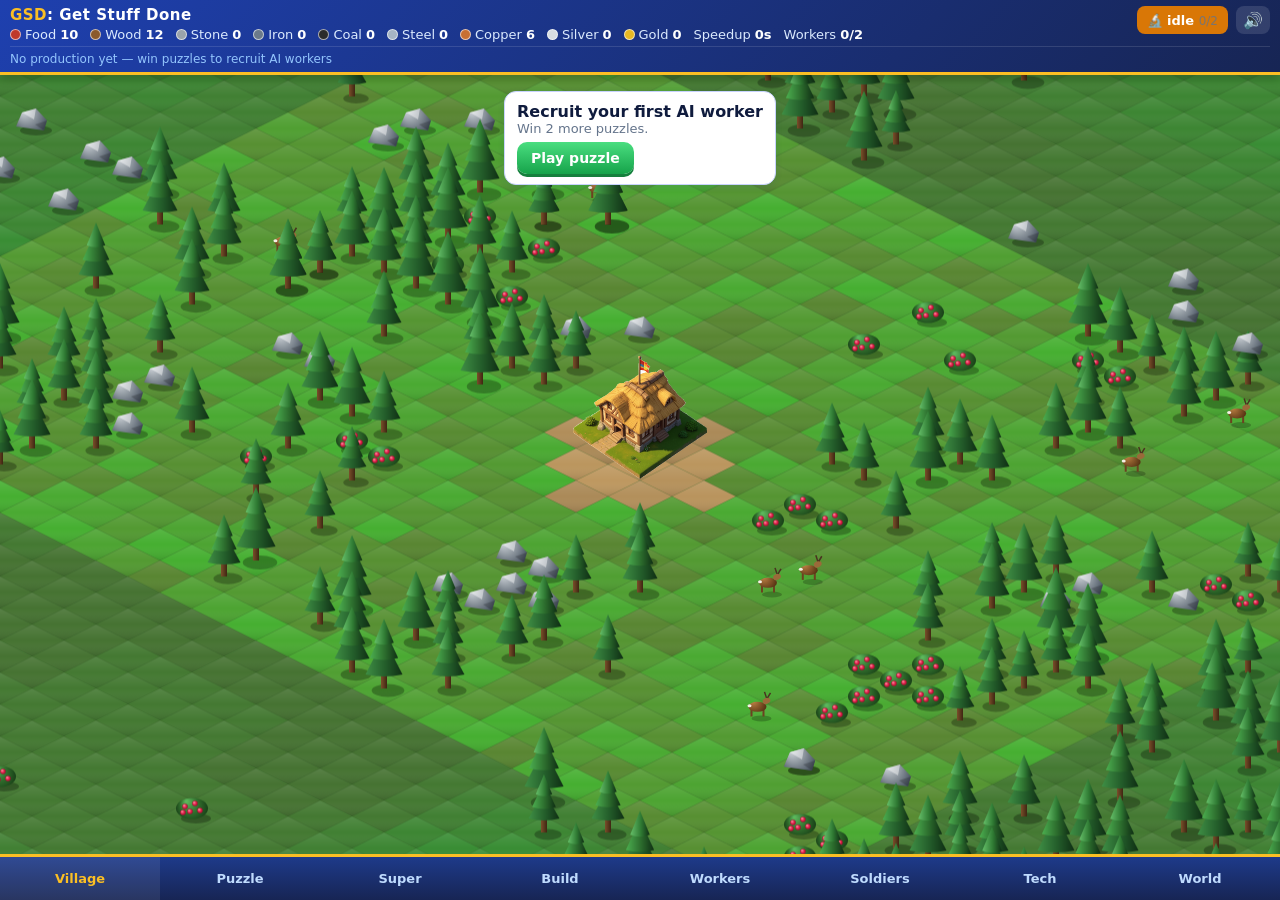
==== index.html @ 4cf140eb "Super v2: crisp 5x7 bitmap font, jump launch +15%, Coffee power-up (Big form breaks bricks; small on" ====
<!doctype html>
<html lang="en">
<head>
<meta charset="utf-8">
<meta name="viewport" content="width=device-width,initial-scale=1,maximum-scale=1,user-scalable=no,viewport-fit=cover">
<meta name="theme-color" content="#1e3a8a">
<title>GSD: Get Stuff Done</title>
<meta name="description" content="Win puzzles, recruit AI workers, build your village. A GSD Consultants game.">
<link rel="stylesheet" href="style.css?v=64">
</head>
<body>
<header id="top">
  <div class="brand">GSD<span>: Get Stuff Done</span></div>
  <button id="mute" title="Sound on/off">🔊</button>
  <div id="res"></div>
  <div id="rates"></div>
</header>

<main>
  <section id="v-village" class="view active">
    <canvas id="map"></canvas>
    <div id="hint"></div>
  </section>

  <section id="v-puzzle" class="view">
    <div id="pz-head"></div>
    <div id="pz-wrap"><canvas id="board"></canvas></div>
    <div id="pz-tools"></div>
    <aside id="pz-legend"></aside>
    <div id="pz-foot"></div>
  </section>

  <section id="v-super" class="view"></section>
  <section id="v-build" class="view panel"></section>
  <section id="v-workers" class="view panel"></section>
  <section id="v-soldiers" class="view panel"></section>
  <section id="v-tech" class="view panel"></section>
  <section id="v-orb" class="view panel"></section>
</main>

<nav id="tabs">
  <button data-v="village" class="on">Village</button>
  <button data-v="puzzle">Puzzle</button>
  <button data-v="super">Super</button>
  <button data-v="build">Build</button>
  <button data-v="workers">Workers</button>
  <button data-v="soldiers">Soldiers</button>
  <button data-v="tech">Tech</button>
  <button data-v="orb">World</button>
</nav>

<div id="sheet" hidden></div>
<div id="modal" hidden></div>
<div id="toast"></div>

<script src="upgrades.js?v=64"></script>
<script src="economy.js?v=64"></script>
<script src="game.js?v=64"></script>
<script src="live.js?v=64"></script>
<script src="military.js?v=64"></script>
</body>
</html>
---- style.css ----
:root{
  --ink:#0f1b3d;
  --navy:#172554;
  --royal:#1e3a8a;
  --blue:#2563eb;
  --sky:#60a5fa;
  --gold:#fbbf24;
  --gold2:#f59e0b;
  --panel:#f8fafc;
  --card:#ffffff;
  --line:#c7d2fe;
  --red:#ef4444;
  --green:#22c55e;
  --muted:#64748b;
  --sea:#0b4a8f;
}
*{box-sizing:border-box;-webkit-tap-highlight-color:transparent}
html,body{margin:0;height:100%;overflow:hidden;background:var(--sea);color:var(--ink);
  font-family:"Trebuchet MS","Segoe UI",system-ui,sans-serif;touch-action:none;user-select:none;-webkit-user-select:none}
button{font-family:inherit;cursor:pointer}

#top{position:fixed;top:0;left:0;right:0;z-index:5;background:linear-gradient(135deg,#1e40af,#172554);
  border-bottom:3px solid var(--gold);padding:6px 10px;color:#fff;padding-top:max(6px,env(safe-area-inset-top));
  box-shadow:0 2px 10px rgba(0,0,0,.3)}
.brand{font-weight:800;letter-spacing:.5px;font-size:15px;color:var(--gold)}
.brand span{color:#fff;font-weight:600}
#res{display:flex;flex-wrap:wrap;gap:4px 12px;font-size:13px;margin-top:3px;color:#dbeafe}
.r{display:inline-flex;align-items:center;gap:4px;white-space:nowrap}
.r b{color:#fff}
.r i{display:inline-block;width:11px;height:11px;border-radius:50%;border:1px solid rgba(255,255,255,.6)}
.r.warn,.r.warn b{color:#fca5a5}

main{position:fixed;left:0;right:0;top:var(--toph,62px);bottom:var(--navh,54px)}
.view{position:absolute;inset:0;display:none}
.view.active{display:block}
#map{width:100%;height:100%;display:block;touch-action:none}
#hint{position:absolute;left:8px;right:8px;top:8px;display:flex;justify-content:center;pointer-events:none}
#hint .card{pointer-events:auto}

.panel{overflow-y:auto;background:linear-gradient(#eef2ff,#f8fafc);padding:12px 12px 24px;touch-action:pan-y}
.panel h2{margin:4px 0 8px;font-size:19px;color:var(--royal);border-bottom:2px solid var(--line);padding-bottom:4px}
.panel h3{margin:14px 0 6px;font-size:13px;color:var(--blue);text-transform:uppercase;letter-spacing:1.5px}

.card{background:var(--card);border:1px solid var(--line);border-radius:12px;padding:10px 12px;margin:8px 0;
  box-shadow:0 2px 6px rgba(30,58,138,.12)}
.card.locked{opacity:.55;border-style:dashed}
.card .row{display:flex;justify-content:space-between;align-items:center;gap:8px}
.card .row>div:first-of-type{flex:1;min-width:0}
.card .row>.btn{flex-shrink:0;white-space:nowrap}
.card .t{font-weight:700;color:var(--ink)}
.card .d{font-size:13px;color:var(--muted)}
.cost{font-size:12px;margin-top:3px;color:var(--muted)}
.cost .no{color:var(--red);font-weight:bold}

.btn{background:linear-gradient(#3b82f6,#1d4ed8);color:#fff;border:0;border-radius:10px;padding:8px 14px;font-size:14px;font-weight:700;
  min-width:64px;box-shadow:0 3px 0 #1e3a8a}
.btn:active{transform:translateY(2px);box-shadow:0 1px 0 #1e3a8a}
.btn:disabled{filter:grayscale(1);opacity:.45;cursor:default}
.btn.sm{padding:5px 10px;font-size:12px;min-width:0}
.btn.go{background:linear-gradient(#4ade80,#16a34a);box-shadow:0 3px 0 #15803d}
.btn.alt{background:linear-gradient(#fff,#e0e7ff);color:var(--royal);box-shadow:0 3px 0 #c7d2fe}

.bar{height:8px;background:#e0e7ff;border-radius:4px;overflow:hidden;margin-top:5px}
.bar > b{display:block;height:100%;background:linear-gradient(90deg,var(--gold),var(--gold2));width:0}
.bar.hungry > b{background:var(--red)}

#v-puzzle{background:radial-gradient(circle at 50% 25%,#3b82f6,#1e3a8a 55%,#172554);touch-action:none;flex-direction:column}
#v-puzzle.active{display:flex}
#pz-head{display:flex;justify-content:space-between;align-items:center;padding:8px 12px;color:#fff;gap:8px}
#pz-head .lv{font-weight:800;font-size:17px;color:var(--gold)}
#pz-head .mv{font-size:13px;text-align:center}
#pz-head .mv b{display:block;font-size:26px;color:#fff;line-height:1}
#pz-head .goals{display:flex;gap:10px;background:rgba(15,27,61,.45);padding:4px 10px;border-radius:12px}
#pz-head .goal{display:flex;flex-direction:column;align-items:center;font-size:13px;font-weight:bold}
#pz-head .goal.done{color:#86efac}
#pz-wrap{flex:1;min-height:0;display:flex;justify-content:center;align-items:center;padding:0 4px}
#board{border:3px solid var(--gold);border-radius:12px;background:#1f2f5c;touch-action:none;display:block;box-shadow:0 8px 24px rgba(0,0,0,.35)}
#pz-foot{text-align:center;color:#dbeafe;font-size:12px;padding:4px 8px 6px}
#pz-legend{position:absolute;right:10px;top:56px;z-index:4;background:rgba(15,27,61,.88);backdrop-filter:blur(4px);border:2px solid var(--gold);border-radius:12px;color:#e0e7ff;padding:8px 10px;width:250px;max-width:calc(100% - 20px);font-size:13px;box-shadow:0 8px 24px rgba(0,0,0,.4);touch-action:none}
#pz-legend .lg-body{max-height:calc(100vh - 260px);overflow-y:auto;touch-action:pan-y}
#pz-legend.min{width:auto}
#pz-legend.min .lg-body{display:none}
#pz-legend .lg-h{cursor:move;display:flex;justify-content:space-between;align-items:center;gap:10px;user-select:none}
#pz-legend .lg-x{background:rgba(255,255,255,.12);border:0;color:#fff;border-radius:6px;width:24px;height:22px;font-weight:bold;line-height:1}
#pz-legend.min .lg-x::after{content:'+'}#pz-legend.min .lg-x{font-size:0}#pz-legend.min .lg-x::after{font-size:14px}
#pz-legend .lg-h{font-weight:800;color:var(--gold);margin-bottom:6px;font-size:14px}
#pz-legend .lg{display:flex;gap:10px;align-items:flex-start;margin:8px 0}
#pz-legend canvas{width:40px;height:40px;flex:none;border-radius:8px}
#pz-legend .how{color:var(--gold);font-size:12px}
#pz-legend .lg-note{margin-top:8px;font-size:12px;opacity:.9;border-top:1px solid rgba(255,255,255,.2);padding-top:6px}


#tabs{position:fixed;left:0;right:0;bottom:0;display:flex;z-index:5;background:linear-gradient(#1e3a8a,#172554);border-top:3px solid var(--gold);
  padding-bottom:env(safe-area-inset-bottom)}
#tabs button{flex:1;background:none;border:0;color:#bfdbfe;padding:14px 0;font-size:14px;font-weight:700}
#tabs button.on{color:var(--gold);background:rgba(255,255,255,.08)}
#tabs button .dot{display:inline-block;min-width:16px;height:16px;line-height:16px;border-radius:8px;background:var(--red);color:#fff;font-size:11px;margin-left:4px;padding:0 4px}

#sheet{position:fixed;left:0;right:0;bottom:var(--navh,54px);z-index:6;background:#fff;border-top:3px solid var(--gold);border-radius:16px 16px 0 0;
  padding:14px;max-height:60%;overflow-y:auto;box-shadow:0 -6px 20px rgba(0,0,0,.35);touch-action:pan-y}
#sheet .x{float:right}
#modal{position:fixed;inset:0;z-index:9;background:rgba(15,27,61,.65);display:flex;align-items:center;justify-content:center;padding:20px}
#modal[hidden]{display:none}
#modal .box{background:#fff;border:3px solid var(--gold);border-radius:16px;padding:18px;max-width:360px;width:100%;text-align:center;box-shadow:0 12px 40px rgba(0,0,0,.4);max-height:calc(100dvh - 40px);overflow-y:auto;overscroll-behavior:contain}
#modal h2{margin:0 0 8px;color:var(--royal)}
#modal .stars{font-size:36px;color:var(--gold);letter-spacing:4px;text-shadow:0 2px 0 #b45309}
#modal .stars .off{color:#cbd5e1;text-shadow:none}
#modal .btns{display:flex;gap:8px;justify-content:center;margin-top:14px;flex-wrap:wrap}
#modal ul{text-align:left;padding-left:18px;margin:8px 0}

#toast{position:fixed;left:50%;top:calc(var(--toph,62px) + 10px);transform:translateX(-50%);z-index:10;pointer-events:none;
  display:flex;flex-direction:column;gap:6px;align-items:center}
#toast div{background:rgba(23,37,84,.95);color:#fff;border:2px solid var(--gold);border-radius:10px;padding:6px 12px;font-size:14px;
  animation:tin .2s ease-out}
@keyframes tin{from{opacity:0;transform:translateY(-6px)}to{opacity:1}}
.small{font-size:12px;color:var(--muted)}
.foot{margin-top:18px;font-size:12px;color:var(--muted);text-align:center}
.foot a{color:var(--blue)}

.inp{font:inherit;font-size:15px;padding:9px 10px;border:1px solid var(--line);border-radius:10px;background:#fff;color:var(--ink);user-select:text;-webkit-user-select:text}
table.lb{width:100%;border-collapse:collapse;background:#fff;border-radius:12px;overflow:hidden;font-size:13px;box-shadow:0 2px 6px rgba(30,58,138,.12)}
table.lb th{background:var(--royal);color:#fff;text-align:left;padding:6px 8px;font-weight:700}
table.lb td{padding:7px 8px;border-top:1px solid #e0e7ff;cursor:pointer}
table.lb tr.me td{background:#fef3c7;font-weight:700}
#v-orb{touch-action:pan-y}

#mute{position:absolute;right:10px;top:max(6px,env(safe-area-inset-top));background:rgba(255,255,255,.12);border:0;border-radius:8px;color:#fff;font-size:16px;width:34px;height:28px}
#pz-tools{display:flex;justify-content:center;gap:8px;padding:6px 8px 0;flex-wrap:wrap}
#pz-tools .tool{position:relative;background:linear-gradient(#1e3a8a,#172554);border:2px solid rgba(251,191,36,.6);border-radius:12px;width:52px;height:48px;display:flex;align-items:center;justify-content:center;padding:0;box-shadow:0 3px 0 #0f1b3d}
#pz-tools .tool canvas{width:36px;height:36px}
#pz-tools .tool.armed{border-color:#fde047;box-shadow:0 0 0 3px rgba(253,224,71,.5),0 3px 0 #0f1b3d;transform:translateY(-2px)}
#pz-tools .tool .cnt{position:absolute;right:-6px;top:-6px;background:#16a34a;color:#fff;font-size:11px;font-weight:800;min-width:18px;height:18px;line-height:18px;border-radius:9px;padding:0 4px;border:2px solid #0f1b3d}
#pz-tools .tool.shop{width:auto;padding:0 10px;flex-direction:column;color:var(--gold);font-size:13px;line-height:1.1}
#pz-tools .tool.shop .small{color:#dbeafe}
#tip{position:fixed;z-index:20;display:none;pointer-events:none;max-width:260px;background:rgba(15,27,61,.95);color:#e0e7ff;border:2px solid var(--gold);border-radius:10px;padding:7px 10px;font-size:13px;line-height:1.35;box-shadow:0 6px 18px rgba(0,0,0,.4)}
#tip b{color:#fde68a}#tip i{color:#93c5fd;font-style:normal;font-size:12px}#tip .warn{color:#fca5a5}

#rates{display:flex;flex-wrap:wrap;align-items:flex-end;gap:2px 12px;margin-top:4px;padding-top:3px;border-top:1px solid rgba(255,255,255,.12);font-size:12px;color:#dbeafe;min-height:20px}
#rates .rt{display:inline-flex;align-items:center;gap:4px}
#rates .rb{display:inline-block;width:9px;height:30px;position:relative;background:rgba(255,255,255,.06);border-radius:2px}
#rates .rb i{position:absolute;left:1px;width:7px}
#rates .rb .up{bottom:50%;border-radius:2px 2px 0 0}
#rates .rb .dn{top:50%;background:#ef4444;border-radius:0 0 2px 2px}
#rates .rb::after{content:'';position:absolute;left:-1px;right:-1px;top:50%;height:1px;background:rgba(255,255,255,.5)}
#rates b.pos{color:#86efac}#rates b.neg{color:#fca5a5}
#rates .small{color:#93c5fd}
.wgrid{display:grid;grid-template-columns:repeat(auto-fill,minmax(118px,1fr));gap:10px;margin:10px 0}
.wt{background:#fff;border:1px solid var(--line);border-radius:14px;padding:10px 8px;text-align:center;box-shadow:0 2px 6px rgba(30,58,138,.12);display:flex;flex-direction:column;align-items:center;gap:2px}
.wt canvas{width:44px;height:44px}
.wt .wn{font-weight:700;font-size:13px;color:var(--ink)}
.wt .wc{font-size:26px;font-weight:800;color:var(--royal);line-height:1}
.wt .wr{font-size:11px;color:var(--muted);min-height:14px}
.wt .wb{display:flex;gap:6px;margin-top:4px}
.wt .wb .btn{min-width:38px;font-size:16px;padding:2px 0}
.wt.locked{opacity:.5}
.wt.status{background:#eef2ff}
.wt.alert{background:#fef3c7;border-color:var(--gold)}

.spd{display:flex;flex-wrap:wrap;align-items:center;gap:6px;margin-top:8px}
.spd .small{margin-left:auto}
.wt .wb .btn.go{min-width:38px;font-size:13px}

@media (min-width:760px){
  #v-puzzle.active{display:grid;grid-template-columns:270px minmax(0,1fr) 84px;grid-template-rows:auto minmax(0,1fr) auto}
  #pz-head{grid-column:1;grid-row:1;flex-direction:column;align-items:stretch;gap:8px;padding:10px}
  #pz-head .lv{font-size:18px}
  #pz-head .goals{justify-content:center;padding:8px 10px}
  #pz-head .goal canvas{width:34px!important;height:34px!important}
  #pz-head .goal{font-size:16px}
  #pz-head .mv{position:absolute;top:8px;right:12px;z-index:3}
  #pz-wrap{grid-column:2;grid-row:1/4;padding:6px}
  #pz-tools{grid-column:3;grid-row:1/4;flex-direction:column;flex-wrap:nowrap;justify-content:center;align-items:center;gap:12px;padding:64px 6px 6px}
  #pz-tools .tool{width:60px;height:56px}
  #pz-tools .tool.shop{width:64px;height:56px;padding:0}
  #pz-foot{grid-column:1;grid-row:3;text-align:left;padding:8px 10px}
  #pz-legend{width:250px}
}

.hard{background:#dc2626;color:#fff;font-size:11px;padding:1px 6px;border-radius:6px;vertical-align:middle;margin-left:4px}

.chips{display:flex;flex-wrap:wrap;gap:6px;margin:10px 0}
.chip{border:1px solid var(--line);background:#fff;color:var(--royal);border-radius:16px;padding:5px 11px;font-size:12px;font-weight:700}
.chip.on{background:var(--royal);color:#fff;border-color:var(--royal)}
.card .no{color:var(--muted);font-size:11px;font-weight:600}
.card.age{border-color:var(--gold);background:linear-gradient(#fffbeb,#fff)}
.card.rsnow{border:2px solid var(--gold)}
.civs{display:grid;grid-template-columns:repeat(auto-fill,minmax(180px,1fr));gap:8px;margin-top:8px}
.civs .btn{text-align:left;line-height:1.3}
table.mk td{cursor:default}
#tabs button{font-size:13px}
.civs .btn .small{color:#ecfdf5}

.why{font-size:12px;margin-top:3px;color:var(--red);font-weight:600}
.why.sm{font-size:10px;margin-top:2px}
.mk button:disabled{pointer-events:auto;cursor:not-allowed}

#modal .box.wide{max-width:min(720px,96vw);width:100%}
#modal .box.wide .lb td,#modal .box.wide .lb th{padding:6px 8px;text-align:left}
/* world map */
#wmap{position:relative;margin:-4px -4px 10px;border-radius:14px;overflow:hidden;box-shadow:0 2px 10px rgba(30,58,138,.25);background:#3f7d3a}
#worldc{display:block;width:100%;height:min(62vh,560px);touch-action:none;cursor:grab}
#worldc:active{cursor:grabbing}
#wmap .wbtns{position:absolute;right:8px;top:8px;display:flex;flex-direction:column;gap:6px}
#wmap .wbtns .btn{min-width:36px;font-size:18px;padding:4px 8px}
#wmap .wleg{position:absolute;left:8px;bottom:8px;right:8px;font-size:11px;color:#fff;text-shadow:0 1px 2px #000;pointer-events:none}
/* market amount picker + sortable leaderboard */
.mxrow{display:flex;gap:6px;justify-content:center;margin:8px 0 4px;flex-wrap:wrap}
.mxrow .btn{min-width:52px}
.lb th .lbs{background:none;border:0;color:inherit;font:inherit;font-weight:700;cursor:pointer;padding:0}
.lb th .lbs.on{color:#fbbf24}
/* research button in the top bar */
#rsbtn{position:absolute;right:52px;top:max(6px,env(safe-area-inset-top));background:rgba(255,255,255,.14);border:0;border-radius:8px;color:#fff;font-size:13px;font-weight:700;height:28px;padding:0 10px;cursor:pointer}
#rsbtn.idle{background:#d97706}
#rsbtn .small{opacity:.8;font-weight:500}
#placebar{position:fixed;left:50%;width:min(440px,calc(100vw - 24px));box-sizing:border-box;bottom:calc(var(--tabh,58px) + 12px);transform:translateX(-50%);z-index:9;background:rgba(23,37,84,.96);color:#fff;border:2px solid var(--gold);border-radius:12px;padding:8px 10px;display:flex;align-items:center;gap:10px;max-width:calc(100vw - 24px);box-shadow:0 4px 14px rgba(0,0,0,.35)}
#placebar .pt{font-size:14px;font-weight:600;flex:1;min-width:0}
#placebar .pb{display:flex;gap:6px;flex-shrink:0}
#placebar .btn{white-space:nowrap}
.bth{width:52px;height:52px;object-fit:contain;flex-shrink:0;align-self:center;filter:drop-shadow(0 2px 2px rgba(0,0,0,.3))}
.card.locked .bth{filter:grayscale(.8) opacity(.6)}

@media (max-width:440px){#tabs button{font-size:11.5px;padding:14px 0}}
#v-super{background:#0b1020}
#v-super iframe{position:absolute;inset:0;width:100%;height:100%;border:0;display:block}
@media (max-width:440px){#tabs button{font-size:10.5px}}
body.insuper #toast{display:none}
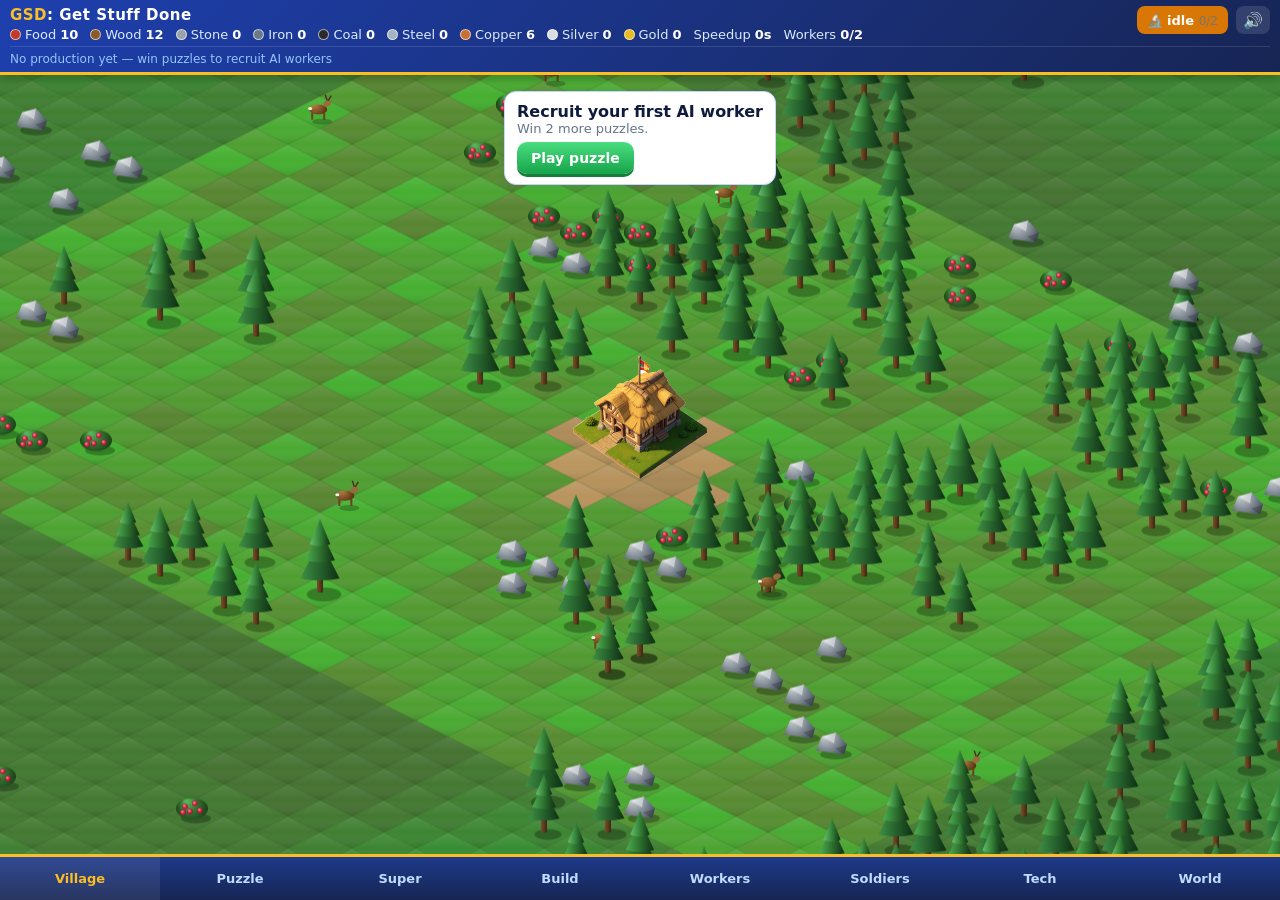
==== commit 368df8e1: "Super GSD: 4-stage world (overland, underground warp, sky lifts, fortress boss), block secrets, bonu" ====
--- a/index.html
+++ b/index.html
@@ -6,7 +6,7 @@
 <meta name="theme-color" content="#1e3a8a">
 <title>GSD: Get Stuff Done</title>
 <meta name="description" content="Win puzzles, recruit AI workers, build your village. A GSD Consultants game.">
-<link rel="stylesheet" href="style.css?v=64">
+<link rel="stylesheet" href="style.css?v=65">
 </head>
 <body>
 <header id="top">
@@ -53,10 +53,10 @@
 <div id="modal" hidden></div>
 <div id="toast"></div>
 
-<script src="upgrades.js?v=64"></script>
-<script src="economy.js?v=64"></script>
-<script src="game.js?v=64"></script>
-<script src="live.js?v=64"></script>
-<script src="military.js?v=64"></script>
+<script src="upgrades.js?v=65"></script>
+<script src="economy.js?v=65"></script>
+<script src="game.js?v=65"></script>
+<script src="live.js?v=65"></script>
+<script src="military.js?v=65"></script>
 </body>
 </html>
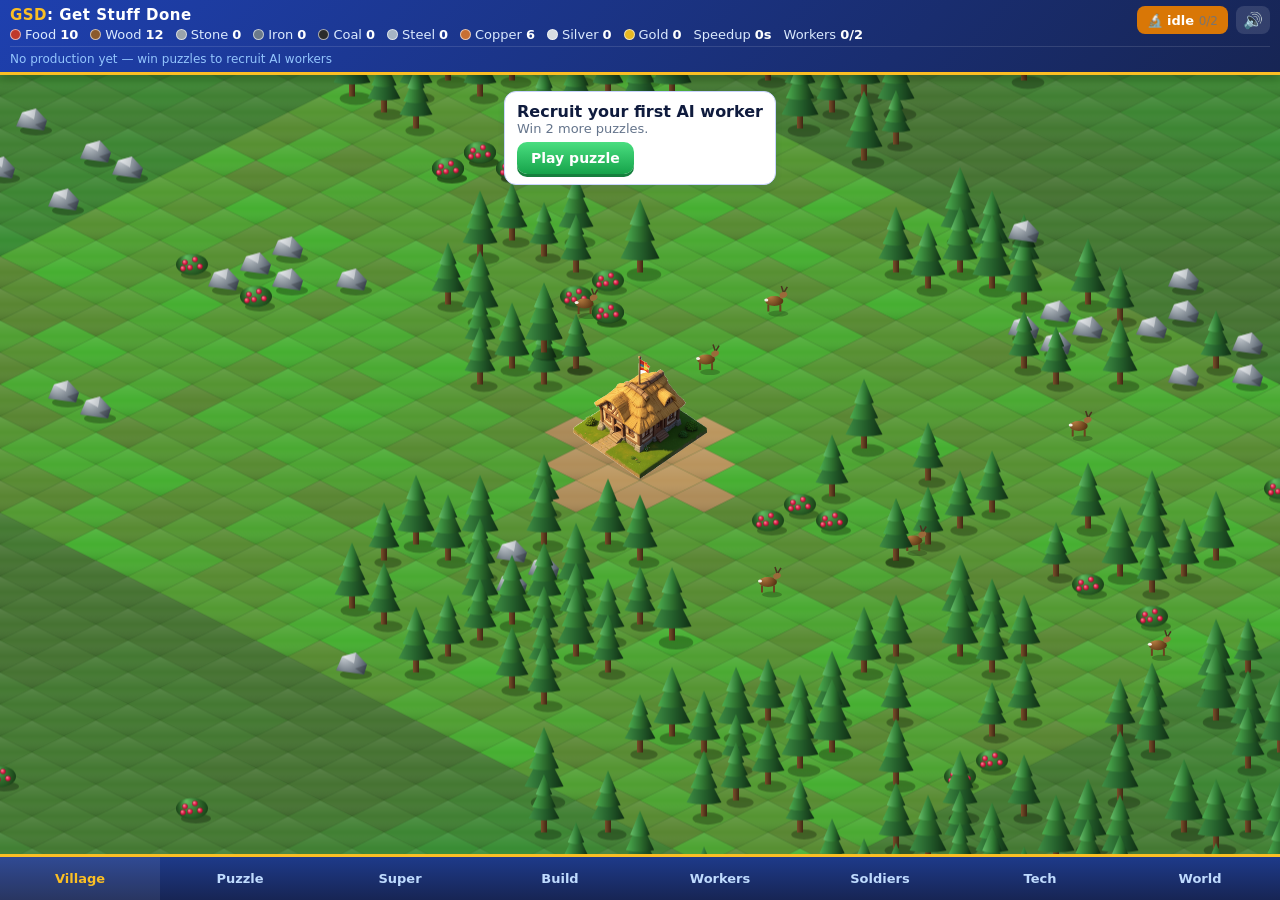
==== commit 79d26d3c: "Super: landscape on phones goes full screen (header + tabs hidden, VILLAGE button to leave) Co-Autho" ====
--- a/index.html
+++ b/index.html
@@ -6,7 +6,7 @@
 <meta name="theme-color" content="#1e3a8a">
 <title>GSD: Get Stuff Done</title>
 <meta name="description" content="Win puzzles, recruit AI workers, build your village. A GSD Consultants game.">
-<link rel="stylesheet" href="style.css?v=65">
+<link rel="stylesheet" href="style.css?v=66">
 </head>
 <body>
 <header id="top">
@@ -53,10 +53,10 @@
 <div id="modal" hidden></div>
 <div id="toast"></div>
 
-<script src="upgrades.js?v=65"></script>
-<script src="economy.js?v=65"></script>
-<script src="game.js?v=65"></script>
-<script src="live.js?v=65"></script>
-<script src="military.js?v=65"></script>
+<script src="upgrades.js?v=66"></script>
+<script src="economy.js?v=66"></script>
+<script src="game.js?v=66"></script>
+<script src="live.js?v=66"></script>
+<script src="military.js?v=66"></script>
 </body>
 </html>
--- a/style.css
+++ b/style.css
@@ -224,3 +224,10 @@
 #v-super iframe{position:absolute;inset:0;width:100%;height:100%;border:0;display:block}
 @media (max-width:440px){#tabs button{font-size:10.5px}}
 body.insuper #toast{display:none}
+/* Super in landscape on a phone: the game takes the whole screen; a small button returns to the village */
+#superExit{display:none}
+@media (orientation:landscape) and (max-height:600px){
+  body.insuper #top,body.insuper #tabs{display:none}
+  body.insuper main{top:0!important;bottom:0!important;left:env(safe-area-inset-left);right:env(safe-area-inset-right)}
+  body.insuper #superExit{display:block;position:fixed;left:max(8px,env(safe-area-inset-left));top:6px;z-index:6;background:rgba(15,23,42,.7);color:#fde68a;border:1px solid #fbbf24;border-radius:8px;padding:5px 10px;font-size:12px;font-weight:700}
+}
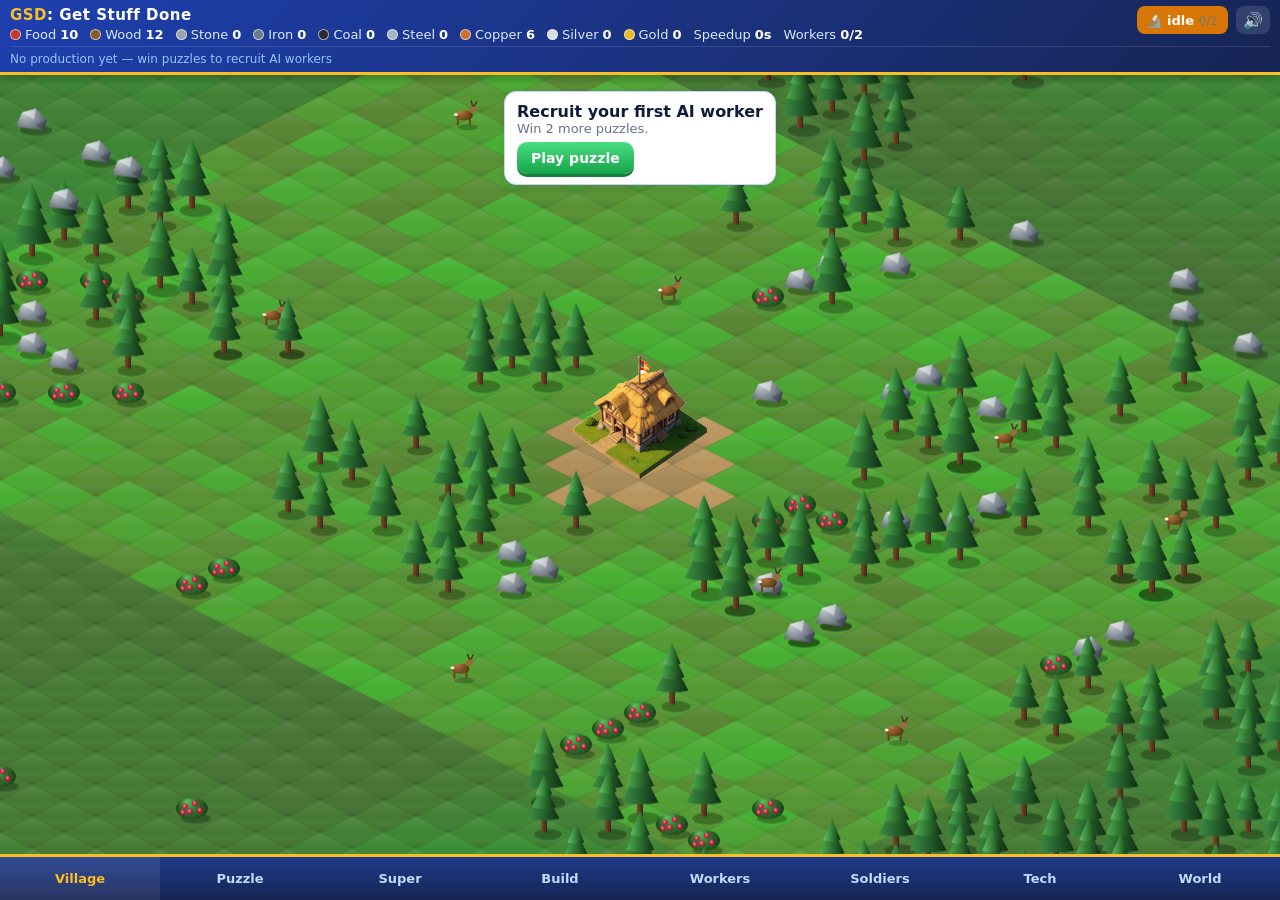
==== commit 97e449a3: "Super: first block of every stage is a power-up crate Co-Authored-By: Claude Opus 5.5 <noreply@anthr" ====
--- a/index.html
+++ b/index.html
@@ -6,7 +6,7 @@
 <meta name="theme-color" content="#1e3a8a">
 <title>GSD: Get Stuff Done</title>
 <meta name="description" content="Win puzzles, recruit AI workers, build your village. A GSD Consultants game.">
-<link rel="stylesheet" href="style.css?v=66">
+<link rel="stylesheet" href="style.css?v=67">
 </head>
 <body>
 <header id="top">
@@ -53,10 +53,10 @@
 <div id="modal" hidden></div>
 <div id="toast"></div>
 
-<script src="upgrades.js?v=66"></script>
-<script src="economy.js?v=66"></script>
-<script src="game.js?v=66"></script>
-<script src="live.js?v=66"></script>
-<script src="military.js?v=66"></script>
+<script src="upgrades.js?v=67"></script>
+<script src="economy.js?v=67"></script>
+<script src="game.js?v=67"></script>
+<script src="live.js?v=67"></script>
+<script src="military.js?v=67"></script>
 </body>
 </html>
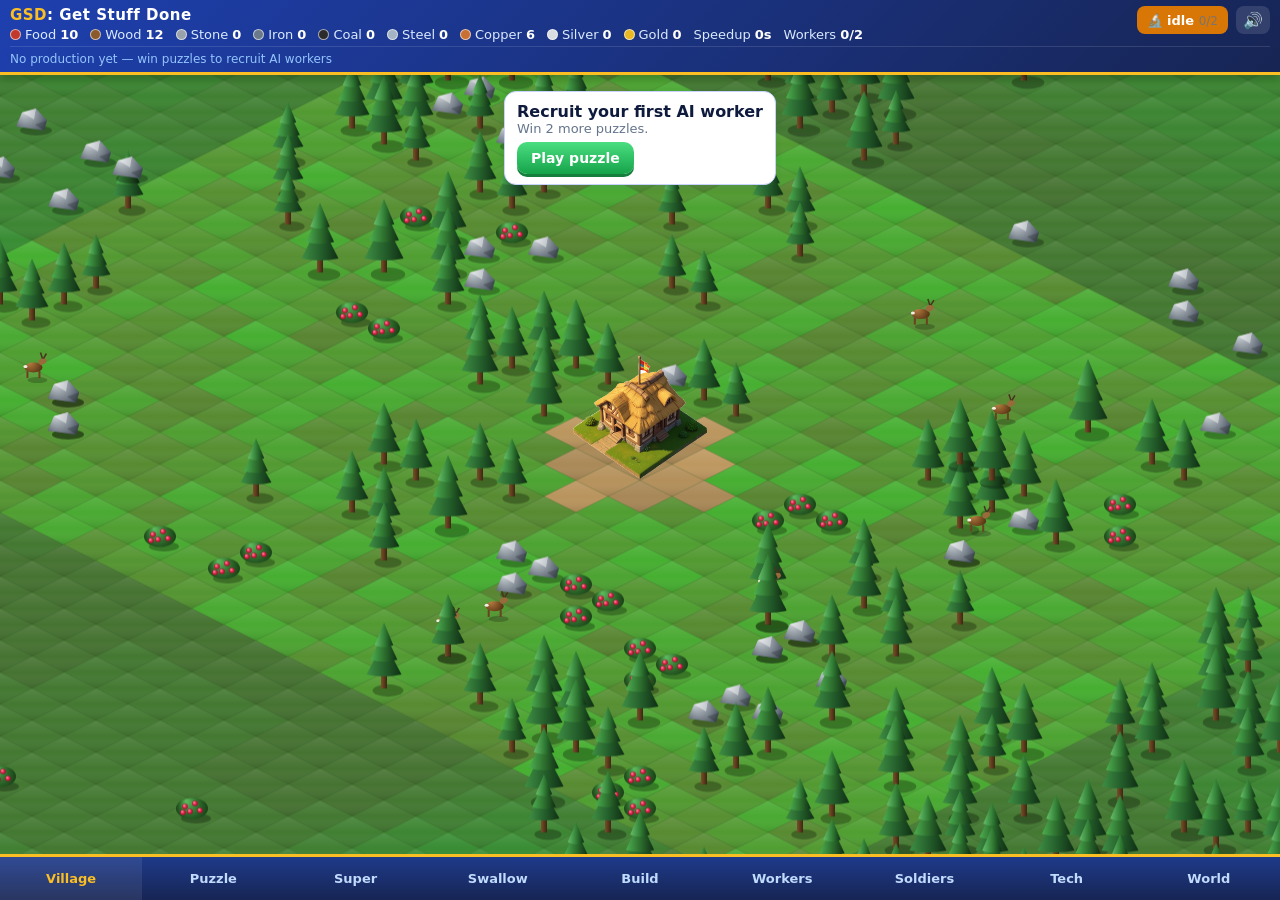
==== commit 0e2bf59a: "Swallow minigame tab: sinkhole in the GSD village — Solo Run (100% or personal best) and Classic (li" ====
--- a/index.html
+++ b/index.html
@@ -6,7 +6,7 @@
 <meta name="theme-color" content="#1e3a8a">
 <title>GSD: Get Stuff Done</title>
 <meta name="description" content="Win puzzles, recruit AI workers, build your village. A GSD Consultants game.">
-<link rel="stylesheet" href="style.css?v=67">
+<link rel="stylesheet" href="style.css?v=68">
 </head>
 <body>
 <header id="top">
@@ -31,6 +31,7 @@
   </section>
 
   <section id="v-super" class="view"></section>
+  <section id="v-swallow" class="view"></section>
   <section id="v-build" class="view panel"></section>
   <section id="v-workers" class="view panel"></section>
   <section id="v-soldiers" class="view panel"></section>
@@ -42,6 +43,7 @@
   <button data-v="village" class="on">Village</button>
   <button data-v="puzzle">Puzzle</button>
   <button data-v="super">Super</button>
+  <button data-v="swallow">Swallow</button>
   <button data-v="build">Build</button>
   <button data-v="workers">Workers</button>
   <button data-v="soldiers">Soldiers</button>
@@ -53,10 +55,10 @@
 <div id="modal" hidden></div>
 <div id="toast"></div>
 
-<script src="upgrades.js?v=67"></script>
-<script src="economy.js?v=67"></script>
-<script src="game.js?v=67"></script>
-<script src="live.js?v=67"></script>
-<script src="military.js?v=67"></script>
+<script src="upgrades.js?v=68"></script>
+<script src="economy.js?v=68"></script>
+<script src="game.js?v=68"></script>
+<script src="live.js?v=68"></script>
+<script src="military.js?v=68"></script>
 </body>
 </html>
--- a/style.css
+++ b/style.css
@@ -220,8 +220,8 @@
 .card.locked .bth{filter:grayscale(.8) opacity(.6)}
 
 @media (max-width:440px){#tabs button{font-size:11.5px;padding:14px 0}}
-#v-super{background:#0b1020}
-#v-super iframe{position:absolute;inset:0;width:100%;height:100%;border:0;display:block}
+#v-super,#v-swallow{background:#0b1020}
+#v-super iframe,#v-swallow iframe{position:absolute;inset:0;width:100%;height:100%;border:0;display:block}
 @media (max-width:440px){#tabs button{font-size:10.5px}}
 body.insuper #toast{display:none}
 /* Super in landscape on a phone: the game takes the whole screen; a small button returns to the village */
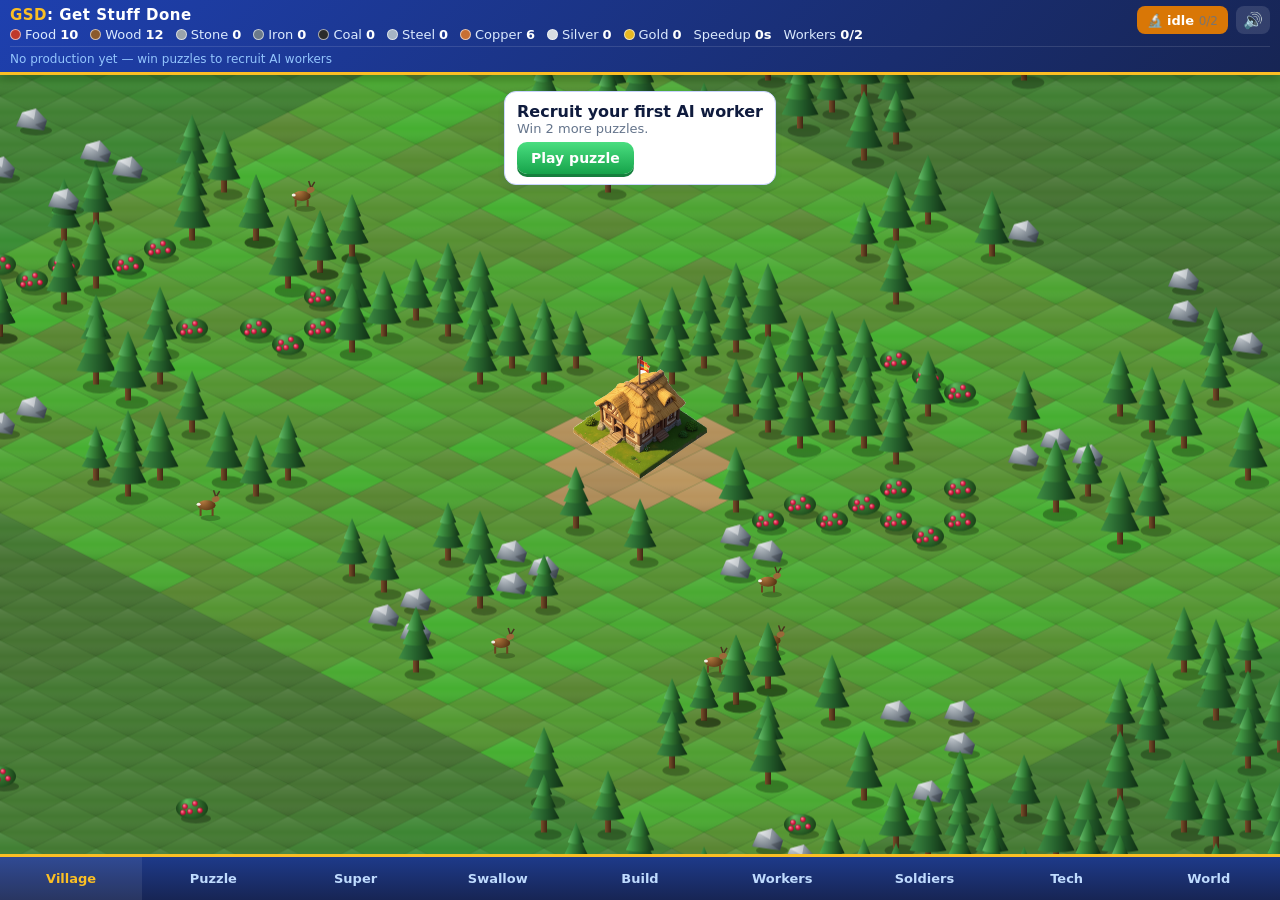
==== commit db3b08f7: "Swallow: 8 Solo maps (100% unlocks a bigger map, holes speed up with map size), per-map bests in the" ====
--- a/index.html
+++ b/index.html
@@ -6,7 +6,7 @@
 <meta name="theme-color" content="#1e3a8a">
 <title>GSD: Get Stuff Done</title>
 <meta name="description" content="Win puzzles, recruit AI workers, build your village. A GSD Consultants game.">
-<link rel="stylesheet" href="style.css?v=68">
+<link rel="stylesheet" href="style.css?v=69">
 </head>
 <body>
 <header id="top">
@@ -55,10 +55,10 @@
 <div id="modal" hidden></div>
 <div id="toast"></div>
 
-<script src="upgrades.js?v=68"></script>
-<script src="economy.js?v=68"></script>
-<script src="game.js?v=68"></script>
-<script src="live.js?v=68"></script>
-<script src="military.js?v=68"></script>
+<script src="upgrades.js?v=69"></script>
+<script src="economy.js?v=69"></script>
+<script src="game.js?v=69"></script>
+<script src="live.js?v=69"></script>
+<script src="military.js?v=69"></script>
 </body>
 </html>
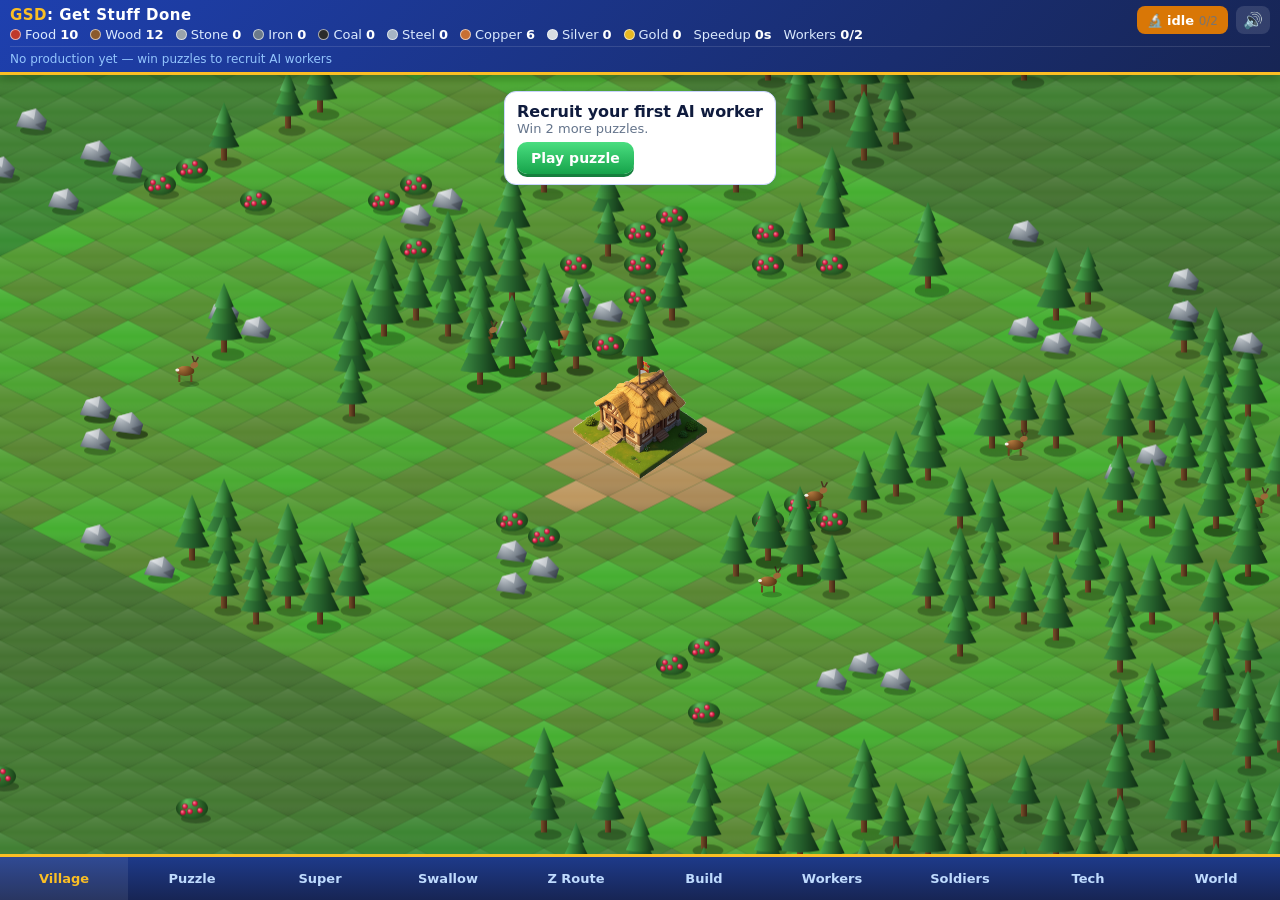
==== commit cd3d4dd5: "Z Route: Redemption tab — lane shooter, 100 levels, gates + level-up cards, squad carries between le" ====
--- a/index.html
+++ b/index.html
@@ -6,7 +6,7 @@
 <meta name="theme-color" content="#1e3a8a">
 <title>GSD: Get Stuff Done</title>
 <meta name="description" content="Win puzzles, recruit AI workers, build your village. A GSD Consultants game.">
-<link rel="stylesheet" href="style.css?v=69">
+<link rel="stylesheet" href="style.css?v=70">
 </head>
 <body>
 <header id="top">
@@ -32,6 +32,7 @@
 
   <section id="v-super" class="view"></section>
   <section id="v-swallow" class="view"></section>
+  <section id="v-zroute" class="view"></section>
   <section id="v-build" class="view panel"></section>
   <section id="v-workers" class="view panel"></section>
   <section id="v-soldiers" class="view panel"></section>
@@ -44,6 +45,7 @@
   <button data-v="puzzle">Puzzle</button>
   <button data-v="super">Super</button>
   <button data-v="swallow">Swallow</button>
+  <button data-v="zroute">Z Route</button>
   <button data-v="build">Build</button>
   <button data-v="workers">Workers</button>
   <button data-v="soldiers">Soldiers</button>
@@ -55,10 +57,10 @@
 <div id="modal" hidden></div>
 <div id="toast"></div>
 
-<script src="upgrades.js?v=69"></script>
-<script src="economy.js?v=69"></script>
-<script src="game.js?v=69"></script>
-<script src="live.js?v=69"></script>
-<script src="military.js?v=69"></script>
+<script src="upgrades.js?v=70"></script>
+<script src="economy.js?v=70"></script>
+<script src="game.js?v=70"></script>
+<script src="live.js?v=70"></script>
+<script src="military.js?v=70"></script>
 </body>
 </html>
--- a/style.css
+++ b/style.css
@@ -220,8 +220,8 @@
 .card.locked .bth{filter:grayscale(.8) opacity(.6)}
 
 @media (max-width:440px){#tabs button{font-size:11.5px;padding:14px 0}}
-#v-super,#v-swallow{background:#0b1020}
-#v-super iframe,#v-swallow iframe{position:absolute;inset:0;width:100%;height:100%;border:0;display:block}
+#v-super,#v-swallow,#v-zroute{background:#0b1020}
+#v-super iframe,#v-swallow iframe,#v-zroute iframe{position:absolute;inset:0;width:100%;height:100%;border:0;display:block}
 @media (max-width:440px){#tabs button{font-size:10.5px}}
 body.insuper #toast{display:none}
 /* Super in landscape on a phone: the game takes the whole screen; a small button returns to the village */
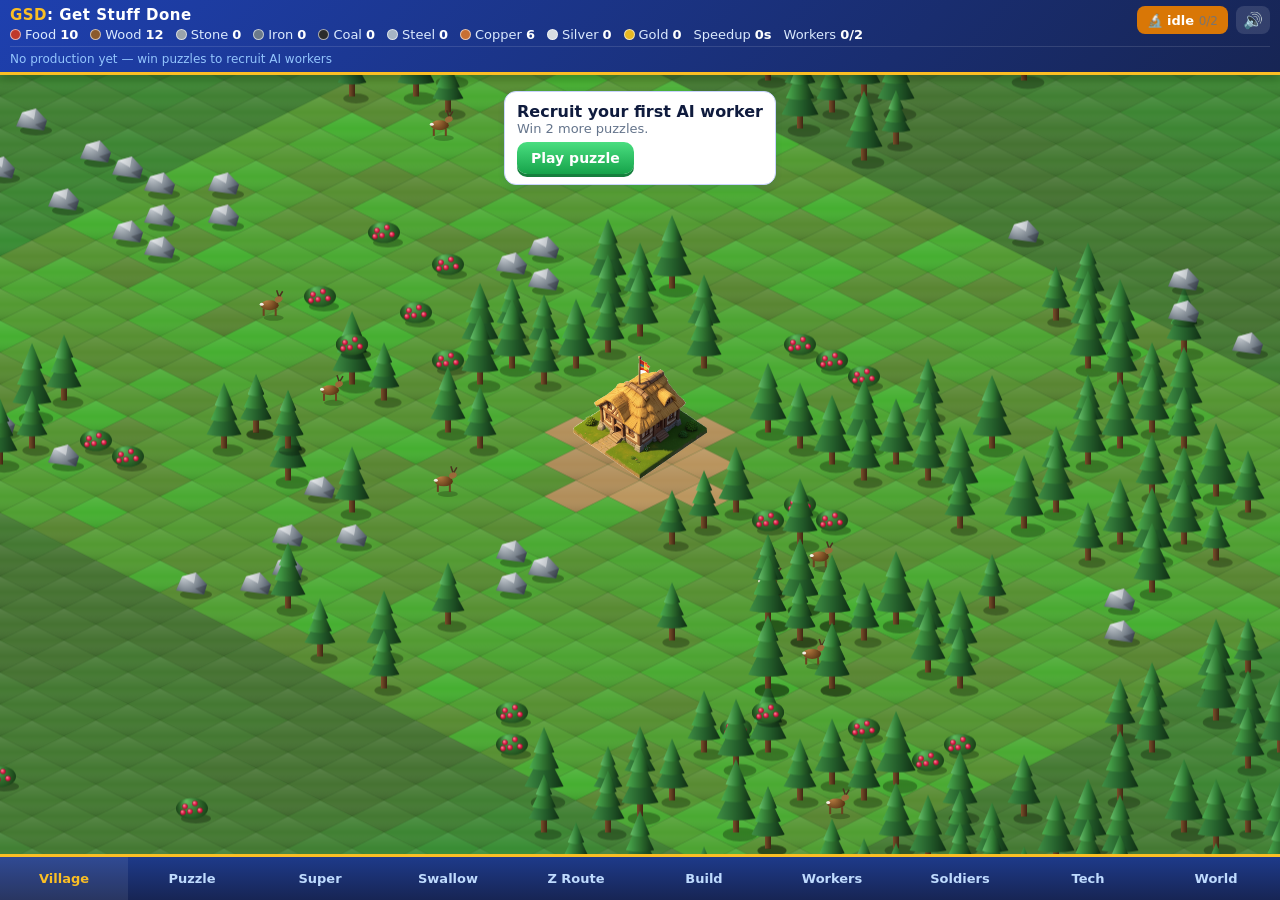
==== commit 740b2a4b: "Archers: unlocked by Z Route level 100 — same cost/barracks room, 40 HP, 4 dmg/2s, golems hit front-" ====
--- a/index.html
+++ b/index.html
@@ -6,7 +6,7 @@
 <meta name="theme-color" content="#1e3a8a">
 <title>GSD: Get Stuff Done</title>
 <meta name="description" content="Win puzzles, recruit AI workers, build your village. A GSD Consultants game.">
-<link rel="stylesheet" href="style.css?v=70">
+<link rel="stylesheet" href="style.css?v=71">
 </head>
 <body>
 <header id="top">
@@ -57,10 +57,10 @@
 <div id="modal" hidden></div>
 <div id="toast"></div>
 
-<script src="upgrades.js?v=70"></script>
-<script src="economy.js?v=70"></script>
-<script src="game.js?v=70"></script>
-<script src="live.js?v=70"></script>
-<script src="military.js?v=70"></script>
+<script src="upgrades.js?v=71"></script>
+<script src="economy.js?v=71"></script>
+<script src="game.js?v=71"></script>
+<script src="live.js?v=71"></script>
+<script src="military.js?v=71"></script>
 </body>
 </html>
